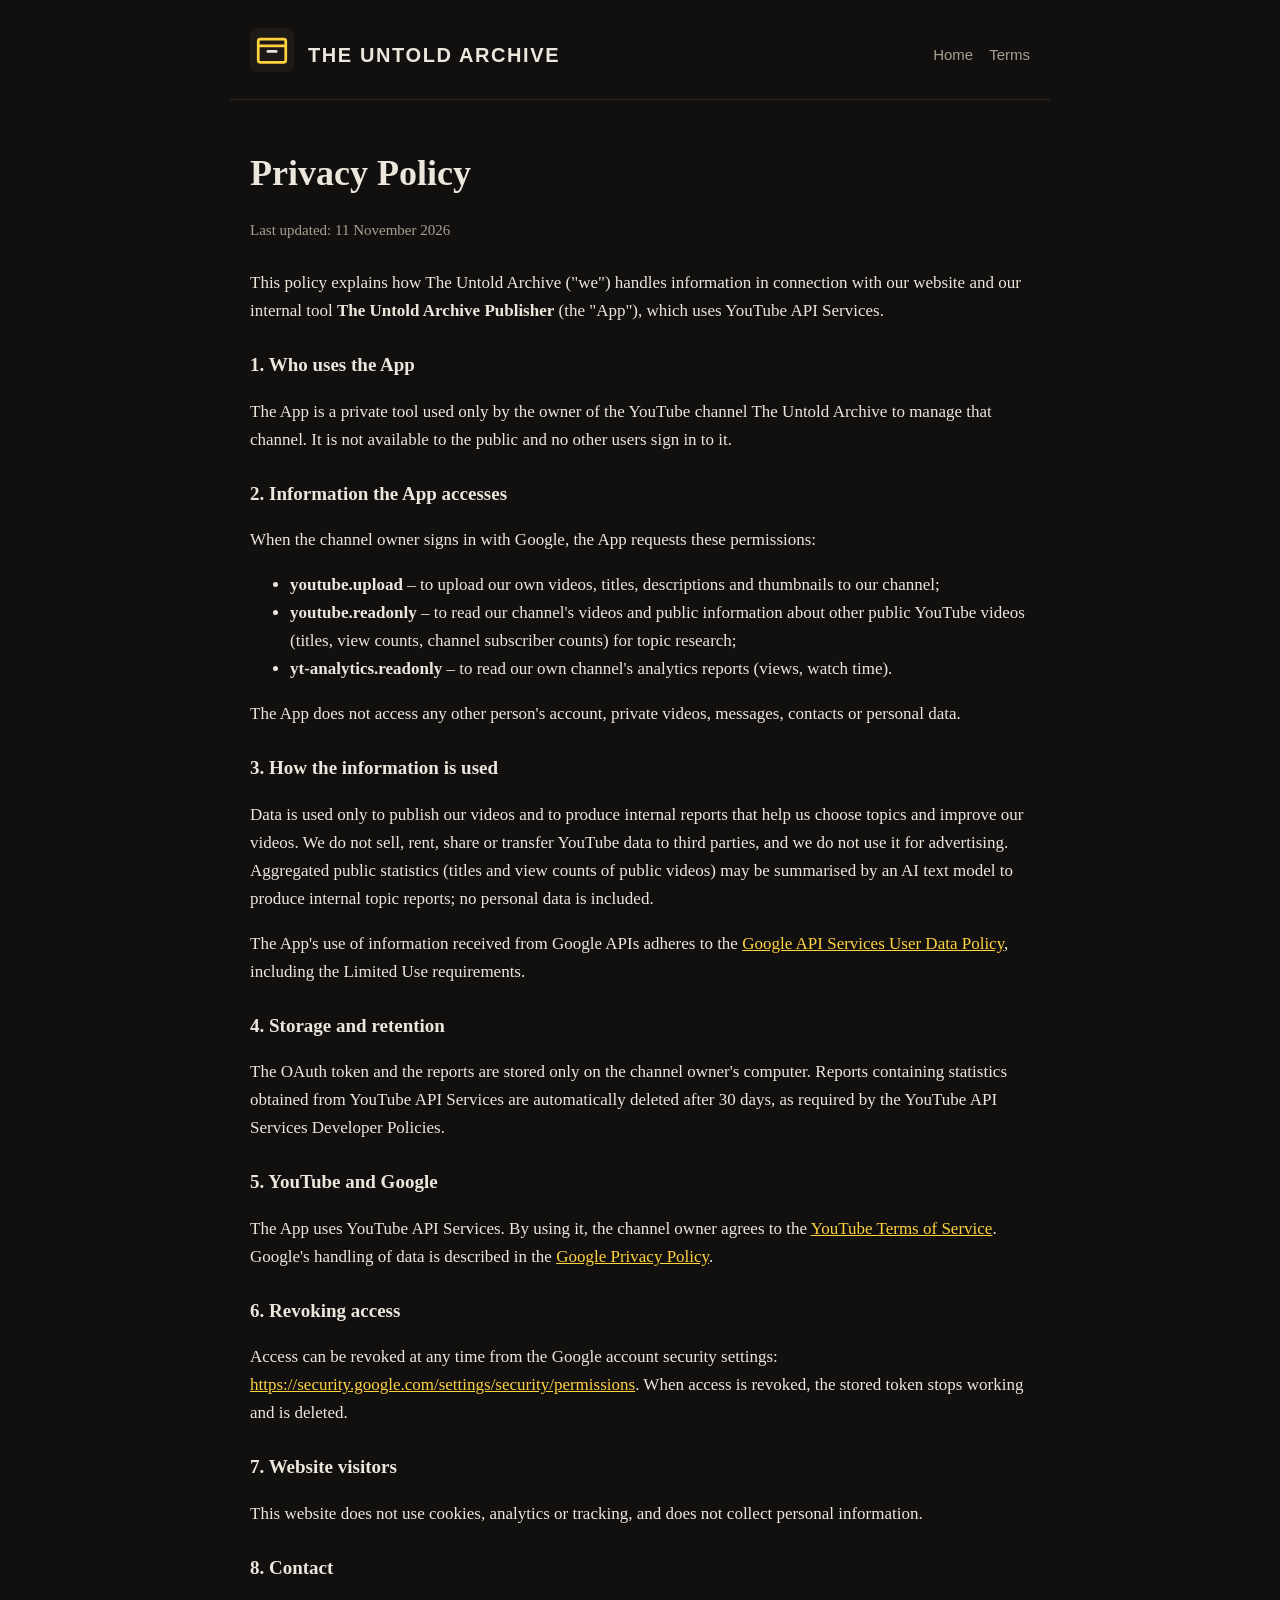
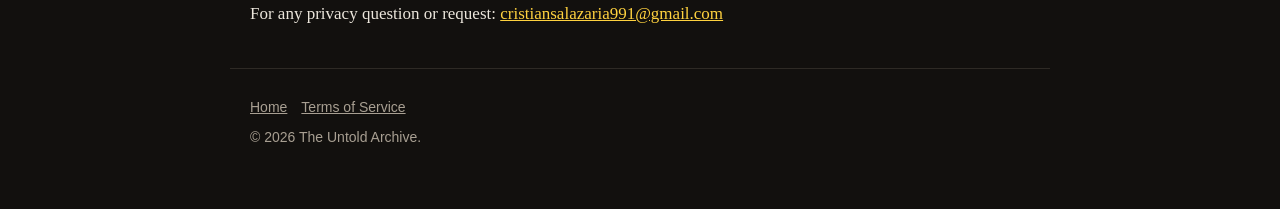
==== privacy.html @ 80199ac5 "Website of The Untold Archive: home, privacy policy, terms" ====
﻿<!doctype html>
<html lang="en">
<head>
<meta charset="utf-8">
<meta name="viewport" content="width=device-width, initial-scale=1">
<title>Privacy Policy – The Untold Archive</title>
<link rel="icon" href="logo.svg">
<link rel="stylesheet" href="style.css">
</head>
<body>
<header>
  <a href="index.html"><img src="logo.svg" alt="The Untold Archive"></a>
  <span class="name">The Untold Archive</span>
  <nav><a href="index.html">Home</a><a href="terms.html">Terms</a></nav>
</header>
<main class="doc">
  <h1>Privacy Policy</h1>
  <p class="updated">Last updated: 11 November 2026</p>

  <p>This policy explains how The Untold Archive ("we") handles information in connection with our website and our
     internal tool <strong>The Untold Archive Publisher</strong> (the "App"), which uses YouTube API Services.</p>

  <h3>1. Who uses the App</h3>
  <p>The App is a private tool used only by the owner of the YouTube channel The Untold Archive to manage that channel.
     It is not available to the public and no other users sign in to it.</p>

  <h3>2. Information the App accesses</h3>
  <p>When the channel owner signs in with Google, the App requests these permissions:</p>
  <ul>
    <li><strong>youtube.upload</strong> – to upload our own videos, titles, descriptions and thumbnails to our channel;</li>
    <li><strong>youtube.readonly</strong> – to read our channel's videos and public information about other public
        YouTube videos (titles, view counts, channel subscriber counts) for topic research;</li>
    <li><strong>yt-analytics.readonly</strong> – to read our own channel's analytics reports (views, watch time).</li>
  </ul>
  <p>The App does not access any other person's account, private videos, messages, contacts or personal data.</p>

  <h3>3. How the information is used</h3>
  <p>Data is used only to publish our videos and to produce internal reports that help us choose topics and improve
     our videos. We do not sell, rent, share or transfer YouTube data to third parties, and we do not use it for
     advertising. Aggregated public statistics (titles and view counts of public videos) may be summarised by an
     AI text model to produce internal topic reports; no personal data is included.</p>
  <p>The App's use of information received from Google APIs adheres to the
     <a href="https://developers.google.com/terms/api-services-user-data-policy">Google API Services User Data Policy</a>,
     including the Limited Use requirements.</p>

  <h3>4. Storage and retention</h3>
  <p>The OAuth token and the reports are stored only on the channel owner's computer. Reports containing statistics
     obtained from YouTube API Services are automatically deleted after 30 days, as required by the YouTube API Services
     Developer Policies.</p>

  <h3>5. YouTube and Google</h3>
  <p>The App uses YouTube API Services. By using it, the channel owner agrees to the
     <a href="https://www.youtube.com/t/terms">YouTube Terms of Service</a>. Google's handling of data is described in the
     <a href="https://policies.google.com/privacy">Google Privacy Policy</a>.</p>

  <h3>6. Revoking access</h3>
  <p>Access can be revoked at any time from the Google account security settings:
     <a href="https://security.google.com/settings/security/permissions">https://security.google.com/settings/security/permissions</a>.
     When access is revoked, the stored token stops working and is deleted.</p>

  <h3>7. Website visitors</h3>
  <p>This website does not use cookies, analytics or tracking, and does not collect personal information.</p>

  <h3>8. Contact</h3>
  <p>For any privacy question or request: <a href="mailto:cristiansalazaria991@gmail.com">cristiansalazaria991@gmail.com</a></p>
</main>
<footer>
  <a href="index.html">Home</a><a href="terms.html">Terms of Service</a>
  <p>© 2026 The Untold Archive.</p>
</footer>
</body>
</html>
---- style.css ----
:root {
  --bg: #12100e; --panel: #1c1916; --text: #ece6dc; --muted: #a89f92; --accent: #ffd23f; --line: #2e2a25;
}
* { box-sizing: border-box; }
body { margin: 0; background: var(--bg); color: var(--text); font: 17px/1.65 Georgia, "Times New Roman", serif; }
a { color: var(--accent); }
header, main, footer { max-width: 820px; margin: 0 auto; padding: 0 20px; }
header { display: flex; align-items: center; gap: 14px; padding-top: 28px; padding-bottom: 18px; border-bottom: 1px solid var(--line); }
header img { width: 44px; height: 44px; }
header .name { font: 700 20px/1.2 "Arial Narrow", Arial, sans-serif; letter-spacing: .08em; text-transform: uppercase; }
header nav { margin-left: auto; font: 15px Arial, sans-serif; }
header nav a { margin-left: 16px; text-decoration: none; color: var(--muted); }
header nav a:hover { color: var(--accent); }
.hero { padding: 64px 0 40px; }
.hero h1 { font-size: clamp(32px, 6vw, 52px); line-height: 1.1; margin: 0 0 18px; }
.hero p { color: var(--muted); font-size: 19px; max-width: 640px; }
.btn { display: inline-block; margin-top: 18px; padding: 12px 22px; background: var(--accent); color: #12100e; font: 700 15px Arial, sans-serif; text-decoration: none; border-radius: 4px; }
section { padding: 28px 0; border-top: 1px solid var(--line); }
h2 { font-size: 26px; margin: 0 0 12px; }
h3 { font-size: 19px; margin: 24px 0 6px; }
.panel { background: var(--panel); border: 1px solid var(--line); border-radius: 6px; padding: 18px 22px; }
footer { padding: 30px 20px 50px; color: var(--muted); font: 14px Arial, sans-serif; border-top: 1px solid var(--line); margin-top: 40px; }
footer a { color: var(--muted); margin-right: 14px; }
.doc h1 { font-size: 36px; margin: 44px 0 6px; }
.doc .updated { color: var(--muted); font-size: 15px; margin-bottom: 26px; }
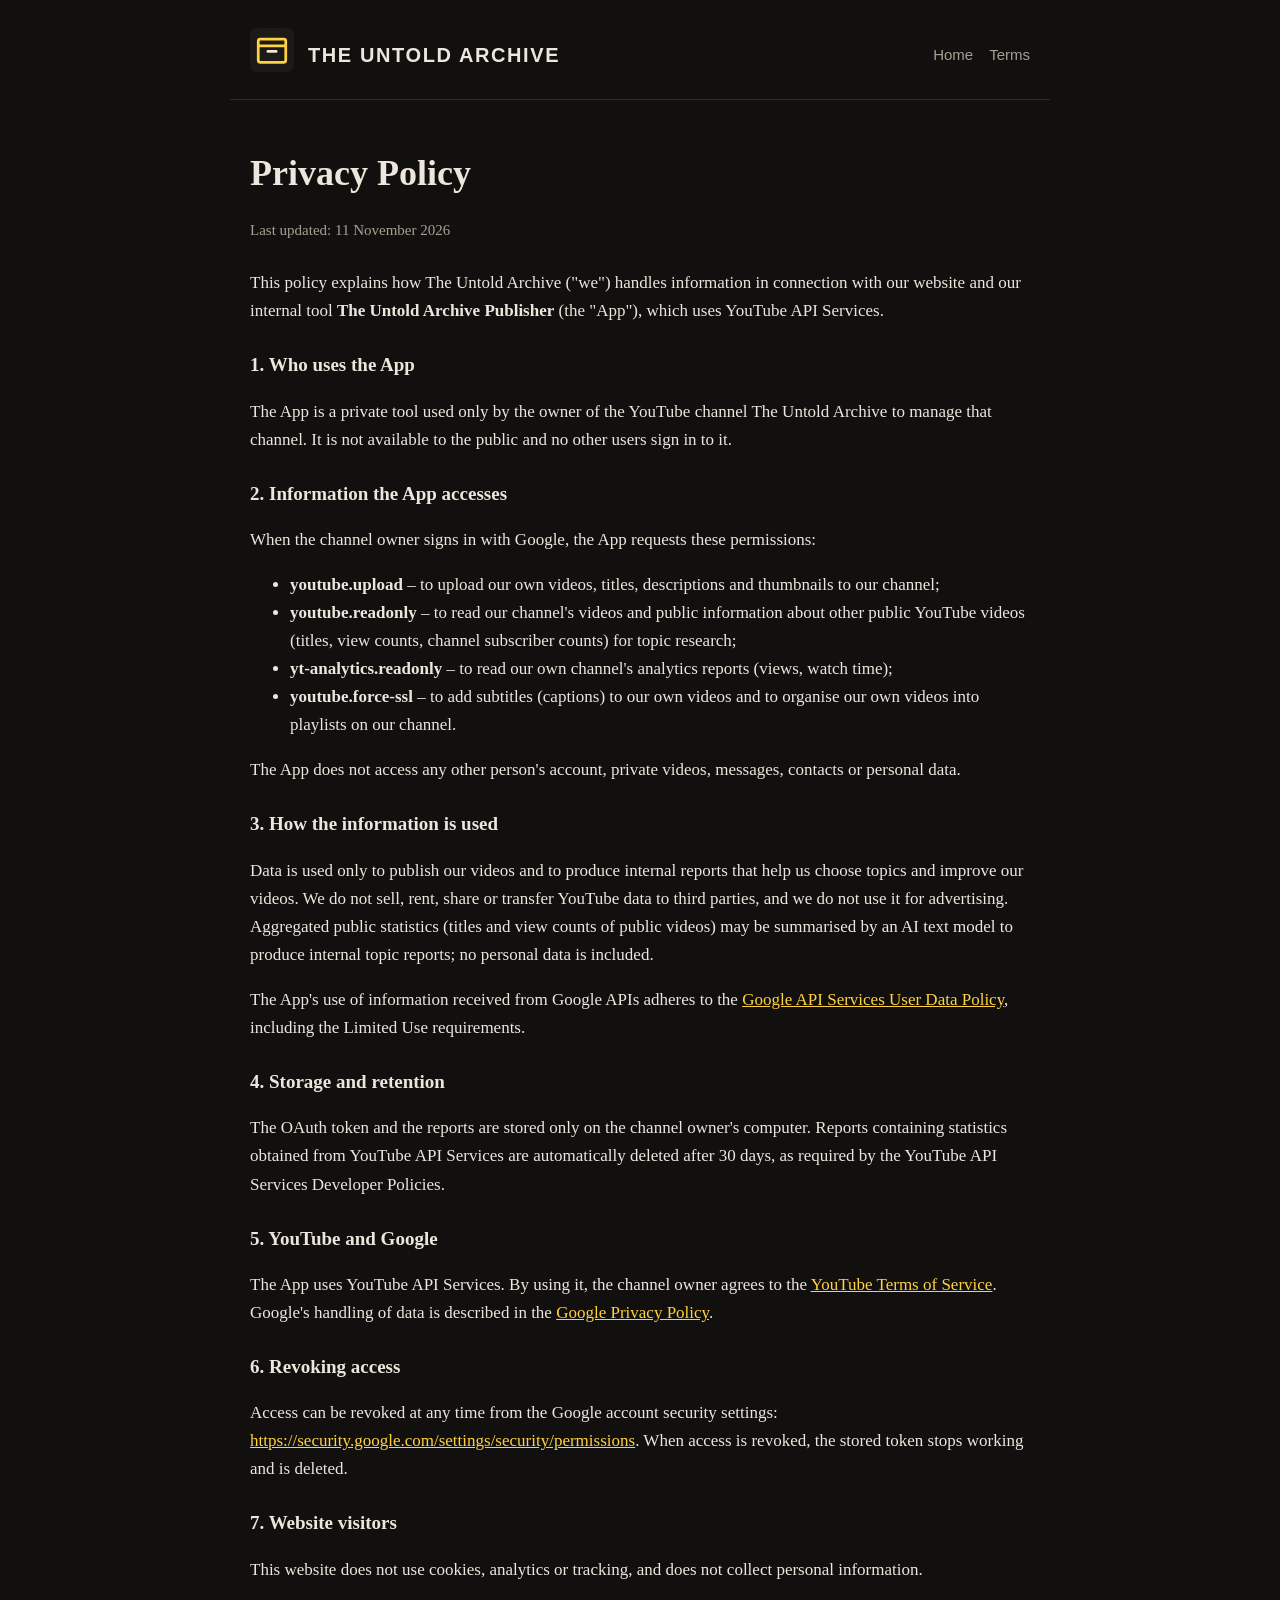
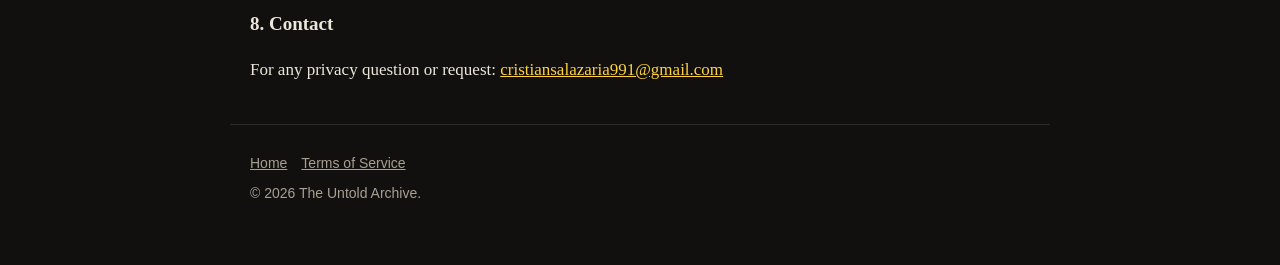
==== commit a9b1be28: "Privacy policy: add captions/playlists permission Co-Authored-By: Claude Opus 5.5 <noreply@anthropic" ====
--- a/privacy.html
+++ b/privacy.html
@@ -30,7 +30,9 @@
     <li><strong>youtube.upload</strong> – to upload our own videos, titles, descriptions and thumbnails to our channel;</li>
     <li><strong>youtube.readonly</strong> – to read our channel's videos and public information about other public
         YouTube videos (titles, view counts, channel subscriber counts) for topic research;</li>
-    <li><strong>yt-analytics.readonly</strong> – to read our own channel's analytics reports (views, watch time).</li>
+    <li><strong>yt-analytics.readonly</strong> – to read our own channel's analytics reports (views, watch time);</li>
+    <li><strong>youtube.force-ssl</strong> – to add subtitles (captions) to our own videos and to organise our own
+        videos into playlists on our channel.</li>
   </ul>
   <p>The App does not access any other person's account, private videos, messages, contacts or personal data.</p>
 
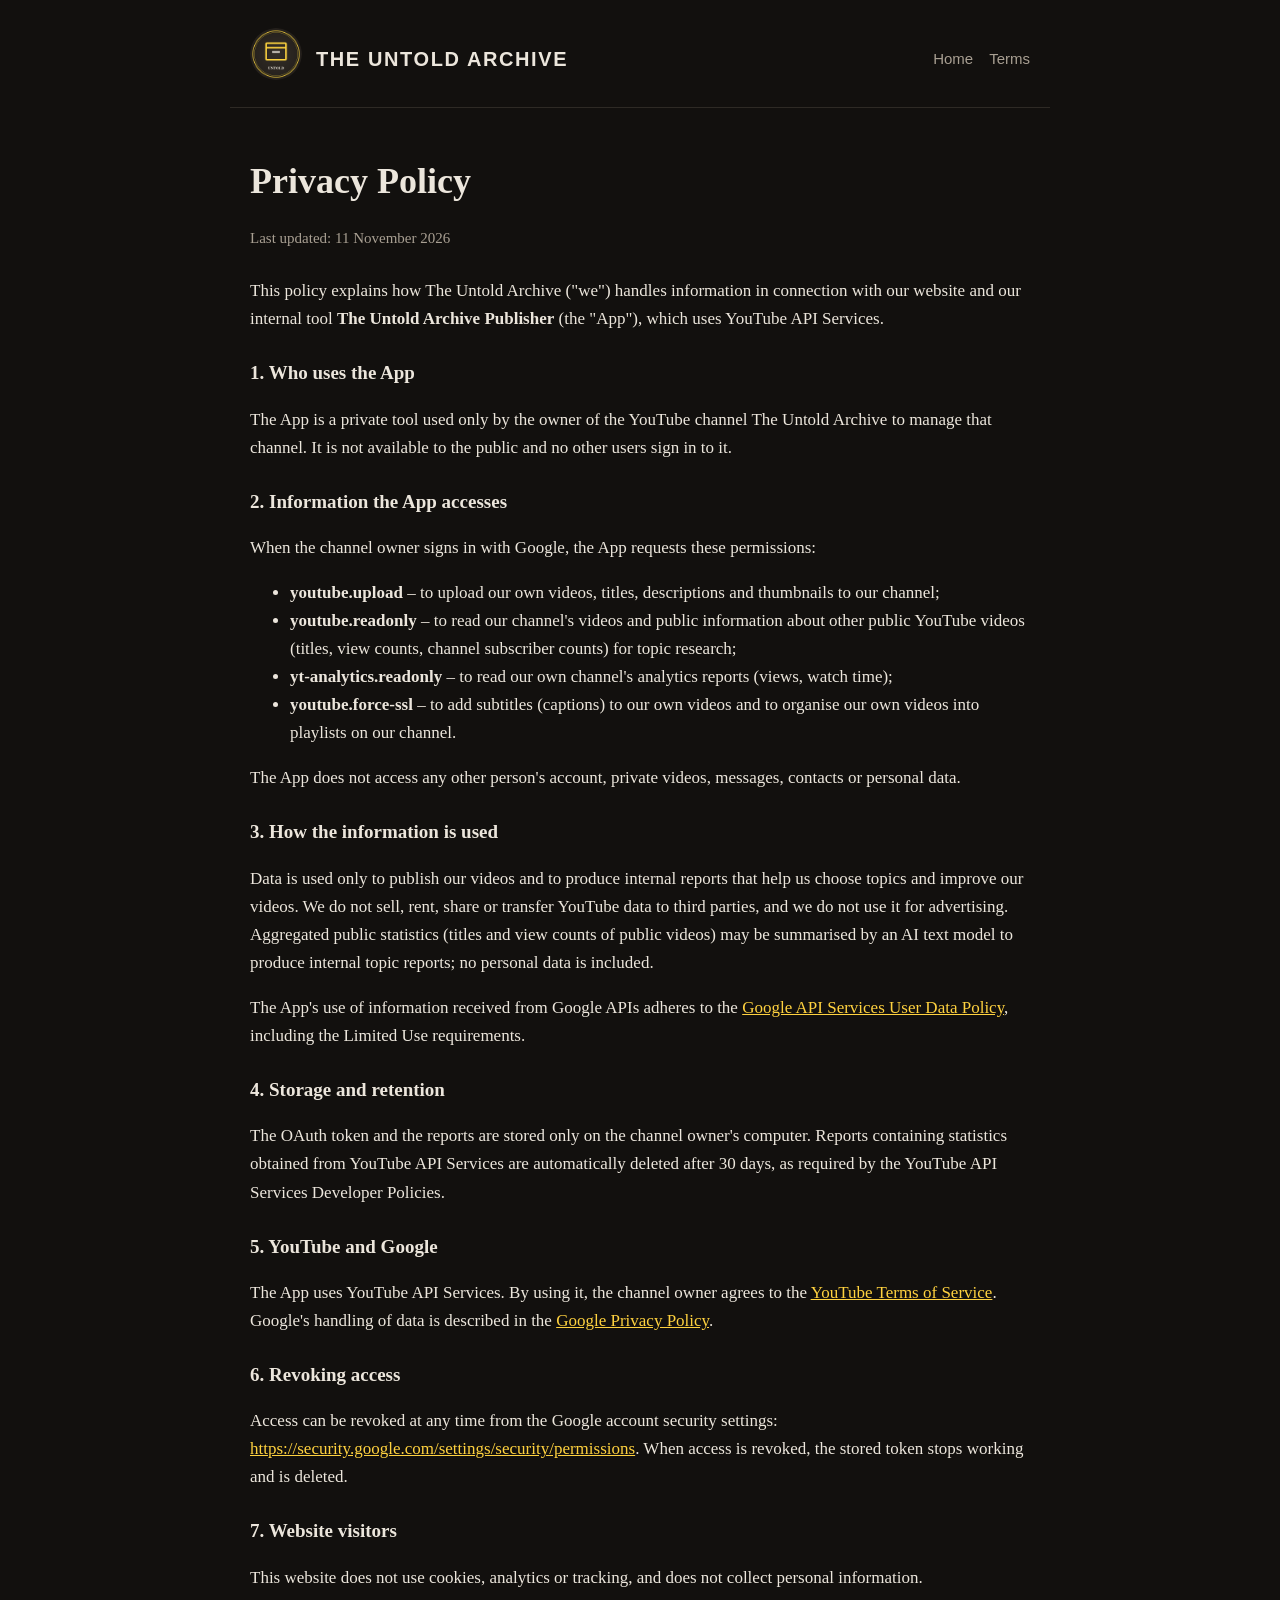
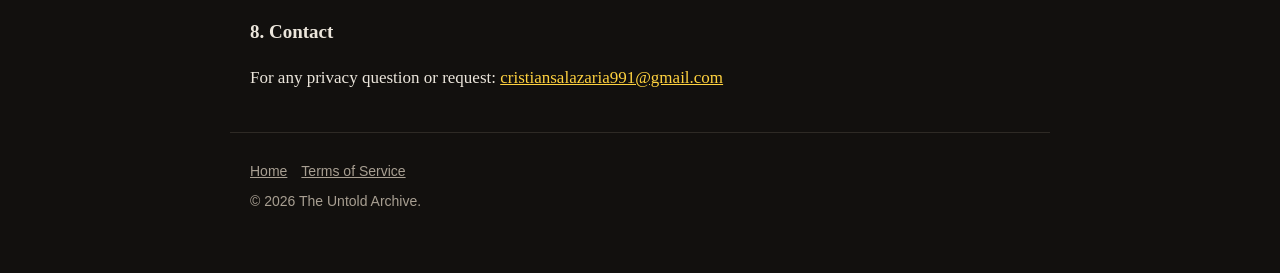
==== commit b18d0054: "Use channel profile picture as logo and favicon; add banner strip to home page Co-Authored-By: Claud" ====
--- a/privacy.html
+++ b/privacy.html
@@ -4,12 +4,12 @@
 <meta charset="utf-8">
 <meta name="viewport" content="width=device-width, initial-scale=1">
 <title>Privacy Policy – The Untold Archive</title>
-<link rel="icon" href="logo.svg">
+<link rel="icon" type="image/png" href="img/favicon.png">
 <link rel="stylesheet" href="style.css">
 </head>
 <body>
 <header>
-  <a href="index.html"><img src="logo.svg" alt="The Untold Archive"></a>
+  <a href="index.html"><img src="img/logo.png" alt="The Untold Archive"></a>
   <span class="name">The Untold Archive</span>
   <nav><a href="index.html">Home</a><a href="terms.html">Terms</a></nav>
 </header>
--- a/style.css
+++ b/style.css
@@ -6,7 +6,7 @@
 a { color: var(--accent); }
 header, main, footer { max-width: 820px; margin: 0 auto; padding: 0 20px; }
 header { display: flex; align-items: center; gap: 14px; padding-top: 28px; padding-bottom: 18px; border-bottom: 1px solid var(--line); }
-header img { width: 44px; height: 44px; }
+header img { width: 52px; height: 52px; border-radius: 50%; }
 header .name { font: 700 20px/1.2 "Arial Narrow", Arial, sans-serif; letter-spacing: .08em; text-transform: uppercase; }
 header nav { margin-left: auto; font: 15px Arial, sans-serif; }
 header nav a { margin-left: 16px; text-decoration: none; color: var(--muted); }
@@ -23,3 +23,6 @@
 footer a { color: var(--muted); margin-right: 14px; }
 .doc h1 { font-size: 36px; margin: 44px 0 6px; }
 .doc .updated { color: var(--muted); font-size: 15px; margin-bottom: 26px; }
+
+.cabecera { display: block; width: 100%; height: auto; margin-top: 28px; border-radius: 6px; border: 1px solid var(--line); }
+.cabecera + .hero { padding-top: 40px; }
